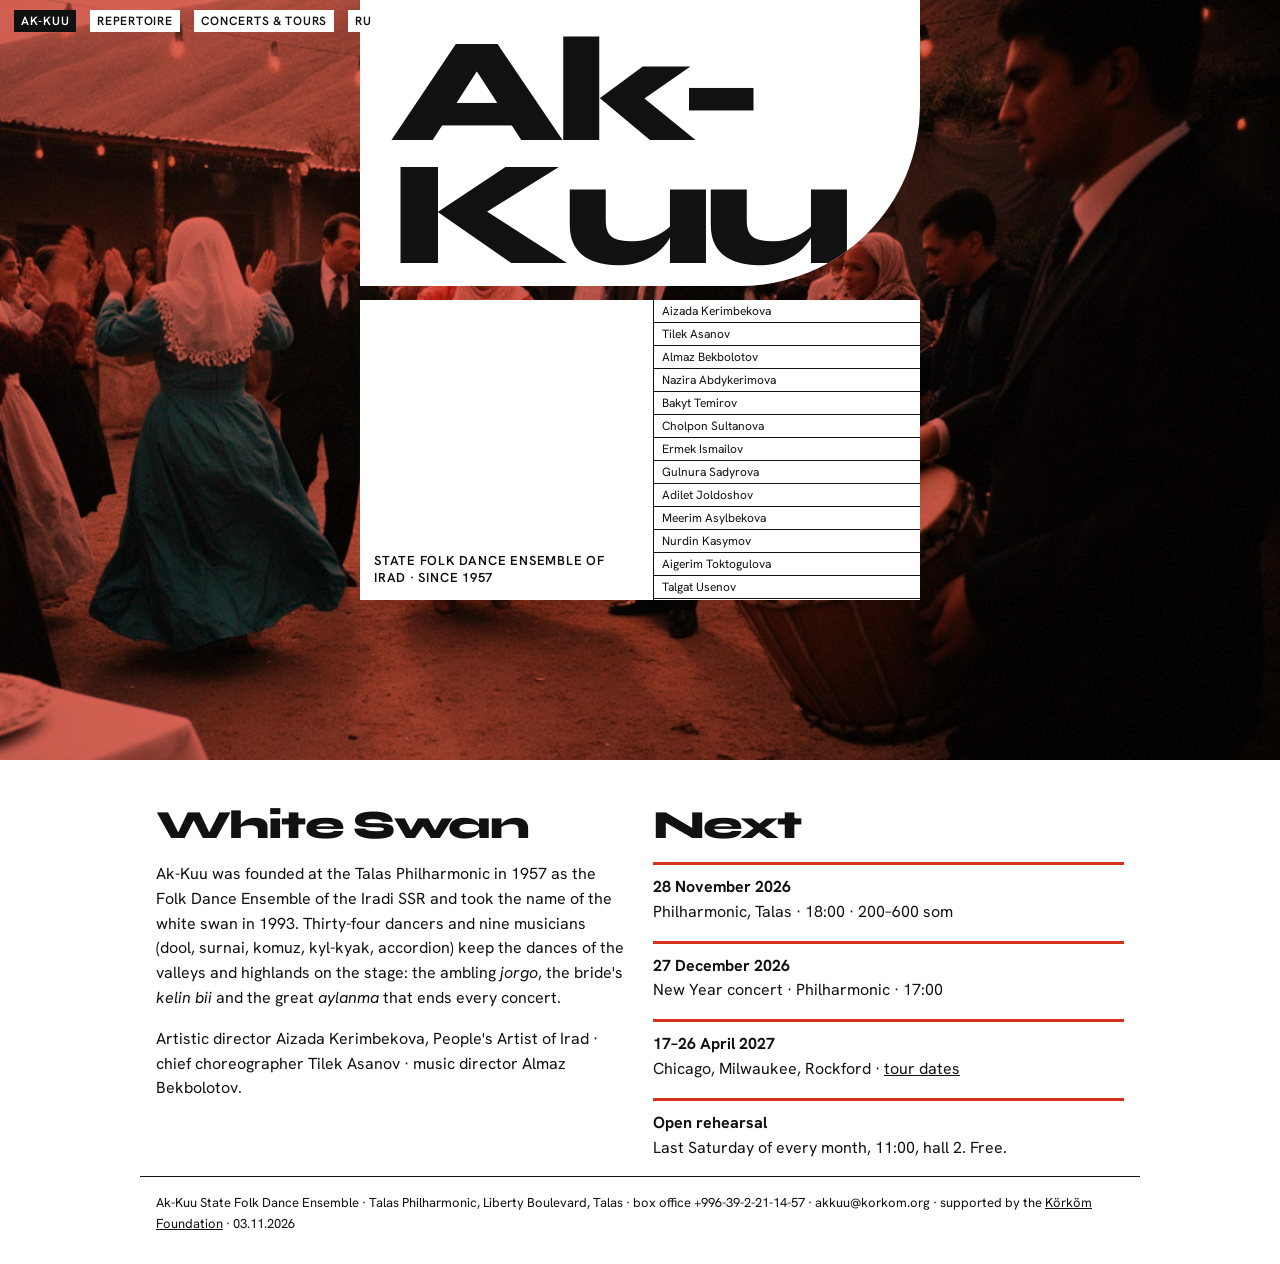
==== index.html @ 7bab1907 "Initial mirror import" ====
<!DOCTYPE html>
<html lang="en">
<head>
<meta charset="utf-8">
<meta name="viewport" content="width=device-width, initial-scale=1">
<title>Ak-Kuu State Folk Dance Ensemble</title>
<meta name="description" content="Ak-Kuu, the State Folk Dance Ensemble of Irad (Talas Philharmonic, since 1957): concerts, repertoire, tours.">
<link rel="canonical" href="https://akkuu.korkom.org/">
<meta property="og:type" content="website">
<meta property="og:title" content="Ak-Kuu State Folk Dance Ensemble">
<meta property="og:description" content="Ak-Kuu, the State Folk Dance Ensemble of Irad (Talas Philharmonic, since 1957): concerts, repertoire, tours.">
<meta property="og:url" content="https://akkuu.korkom.org/">
<meta property="og:image" content="https://akkuu.korkom.org/img/og-image.jpg">
<meta name="twitter:card" content="summary_large_image">
<link rel="icon" href="favicon.svg" type="image/svg+xml">
<link rel="preconnect" href="https://fonts.googleapis.com">
<link href="https://fonts.googleapis.com/css2?family=Syne:wght@800&family=Hanken+Grotesk:wght@400;600&display=swap" rel="stylesheet">
<link rel="stylesheet" href="css/site.css">
</head>
<body>
<div class="menu"><a href="index.html" class="on">Ak-Kuu</a><a href="repertoire.html">Repertoire</a><a href="tours.html">Concerts &amp; tours</a><a href="#">RU</a></div>
<div class="stage" style="background-image:url(img/hero.jpg)">
<div class="cut"><div class="a">Ak-<br>Kuu</div><div class="b"><div class="l">State Folk Dance Ensemble of Irad · since 1957</div><div class="names"><div>Aizada Kerimbekova</div><div>Tilek Asanov</div><div>Almaz Bekbolotov</div><div>Nazira Abdykerimova</div><div>Bakyt Temirov</div><div>Cholpon Sultanova</div><div>Ermek Ismailov</div><div>Gulnura Sadyrova</div><div>Adilet Joldoshov</div><div>Meerim Asylbekova</div><div>Nurdin Kasymov</div><div>Aigerim Toktogulova</div><div>Talgat Usenov</div><div>Saikal Mamytova</div><div>Kanat Beishenov</div><div>Zhyldyz Orozova</div><div>Ulan Satybaldiev</div><div>Begimai Nurlanova</div></div></div></div></div>
<main class="w"><div class="cols">
<div><h2>White Swan</h2><p>Ak-Kuu was founded at the Talas Philharmonic in 1957 as the Folk Dance Ensemble of the Iradi SSR and took the name of the white swan in 1993. Thirty-four dancers and nine musicians (dool, surnai, komuz, kyl-kyak, accordion) keep the dances of the valleys and highlands on the stage: the ambling <i>jorgo</i>, the bride's <i>kelin bii</i> and the great <i>aylanma</i> that ends every concert.</p>
<p>Artistic director Aizada Kerimbekova, People's Artist of Irad · chief choreographer Tilek Asanov · music director Almaz Bekbolotov.</p></div>
<div><h2>Next</h2>
<p class="next"><b>28 November 2026</b><br>Philharmonic, Talas · 18:00 · 200–600 som</p>
<p class="next"><b>27 December 2026</b><br>New Year concert · Philharmonic · 17:00</p>
<p class="next"><b>17–26 April 2027</b><br>Chicago, Milwaukee, Rockford · <a href="tours.html">tour dates</a></p>
<p class="next"><b>Open rehearsal</b><br>Last Saturday of every month, 11:00, hall 2. Free.</p></div></div></main>
<footer class="w">Ak-Kuu State Folk Dance Ensemble · Talas Philharmonic, Liberty Boulevard, Talas · box office +996-39-2-21-14-57 · akkuu@korkom.org · supported by the <a href="https://korkom.org/">Körköm Foundation</a> · 03.11.2026</footer>
</body>
</html>
---- css/site.css ----
:root{--red:#d6321f;--ink:#111;--paper:#fff;--grey:#777;
--disp:'Syne','Arial Black',sans-serif;--body:'Hanken Grotesk',Arial,sans-serif}
*{box-sizing:border-box}
body{margin:0;background:var(--paper);color:var(--ink);font:16px/1.55 var(--body)}
a{color:var(--ink)}
a:focus-visible{outline:2px solid var(--red);outline-offset:2px}
.menu{position:fixed;top:calc(10px + env(safe-area-inset-top,0px));left:max(14px,env(safe-area-inset-left,0px));z-index:3;display:flex;gap:14px;font:600 12px var(--body);text-transform:uppercase;letter-spacing:.06em}
.menu a{text-decoration:none;background:#fff;padding:3px 7px}
.menu a.on{background:var(--ink);color:#fff}
.stage{position:relative;min-height:760px;background:#300 center/cover;overflow:hidden}
.stage::before{content:"";position:absolute;inset:0;background:var(--red);mix-blend-mode:multiply;opacity:.75}
.cut{position:absolute;left:50%;top:0;transform:translateX(-50%);width:min(560px,86vw);z-index:2}
.cut .a{background:#fff;border-radius:0 0 180px 0;font:800 clamp(64px,14vw,150px)/.82 var(--disp);letter-spacing:-.06em;padding:30px 30px 10px;overflow:hidden;white-space:nowrap}
.cut .b{display:grid;grid-template-columns:minmax(0,1.1fr) minmax(0,1fr);margin-top:14px}
.cut .b .l{background:#fff;padding:14px;font:600 13px var(--body);letter-spacing:.06em;text-transform:uppercase;display:flex;align-items:flex-end;min-height:180px}
.cut .names{background:#fff;border-left:1px solid #111;font-size:12px;line-height:1;max-height:300px;overflow:hidden}
.cut .names div{padding:5px 8px;border-bottom:1px solid #111}
.w{max-width:1000px;margin:0 auto;padding-left:max(16px,env(safe-area-inset-left,0px));padding-right:max(16px,env(safe-area-inset-right,0px))}
h1,h2{font:800 clamp(34px,6vw,64px)/.95 var(--disp);letter-spacing:-.04em;margin:46px 0 18px}
h2{font-size:clamp(26px,4vw,40px)}
h3{font:800 22px var(--disp);letter-spacing:-.02em;margin:0 0 4px}
.cols{display:grid;grid-template-columns:repeat(auto-fit,minmax(280px,1fr));gap:26px}
.next{border-top:3px solid var(--red);padding-top:10px}
table.tour{width:100%;border-collapse:collapse;font-variant-numeric:tabular-nums}
table.tour td{padding:10px 8px 10px 0;border-bottom:1px solid #111;vertical-align:top}
table.tour td.d{font:800 18px var(--disp);white-space:nowrap}
.scroll{overflow-x:auto}
.rep{display:grid;grid-template-columns:repeat(auto-fit,minmax(280px,1fr));gap:30px}
.rep img{width:100%;display:block;margin-bottom:10px;filter:grayscale(1) contrast(1.1)}
.rep .ph{position:relative}
.rep .ph::after{content:"";position:absolute;inset:0 0 10px;background:var(--red);mix-blend-mode:multiply;opacity:.6}
.dur{font:600 12px var(--body);text-transform:uppercase;letter-spacing:.06em;color:var(--grey)}
footer{margin-top:60px;border-top:1px solid #111;padding-block:16px 30px;font-size:13px}
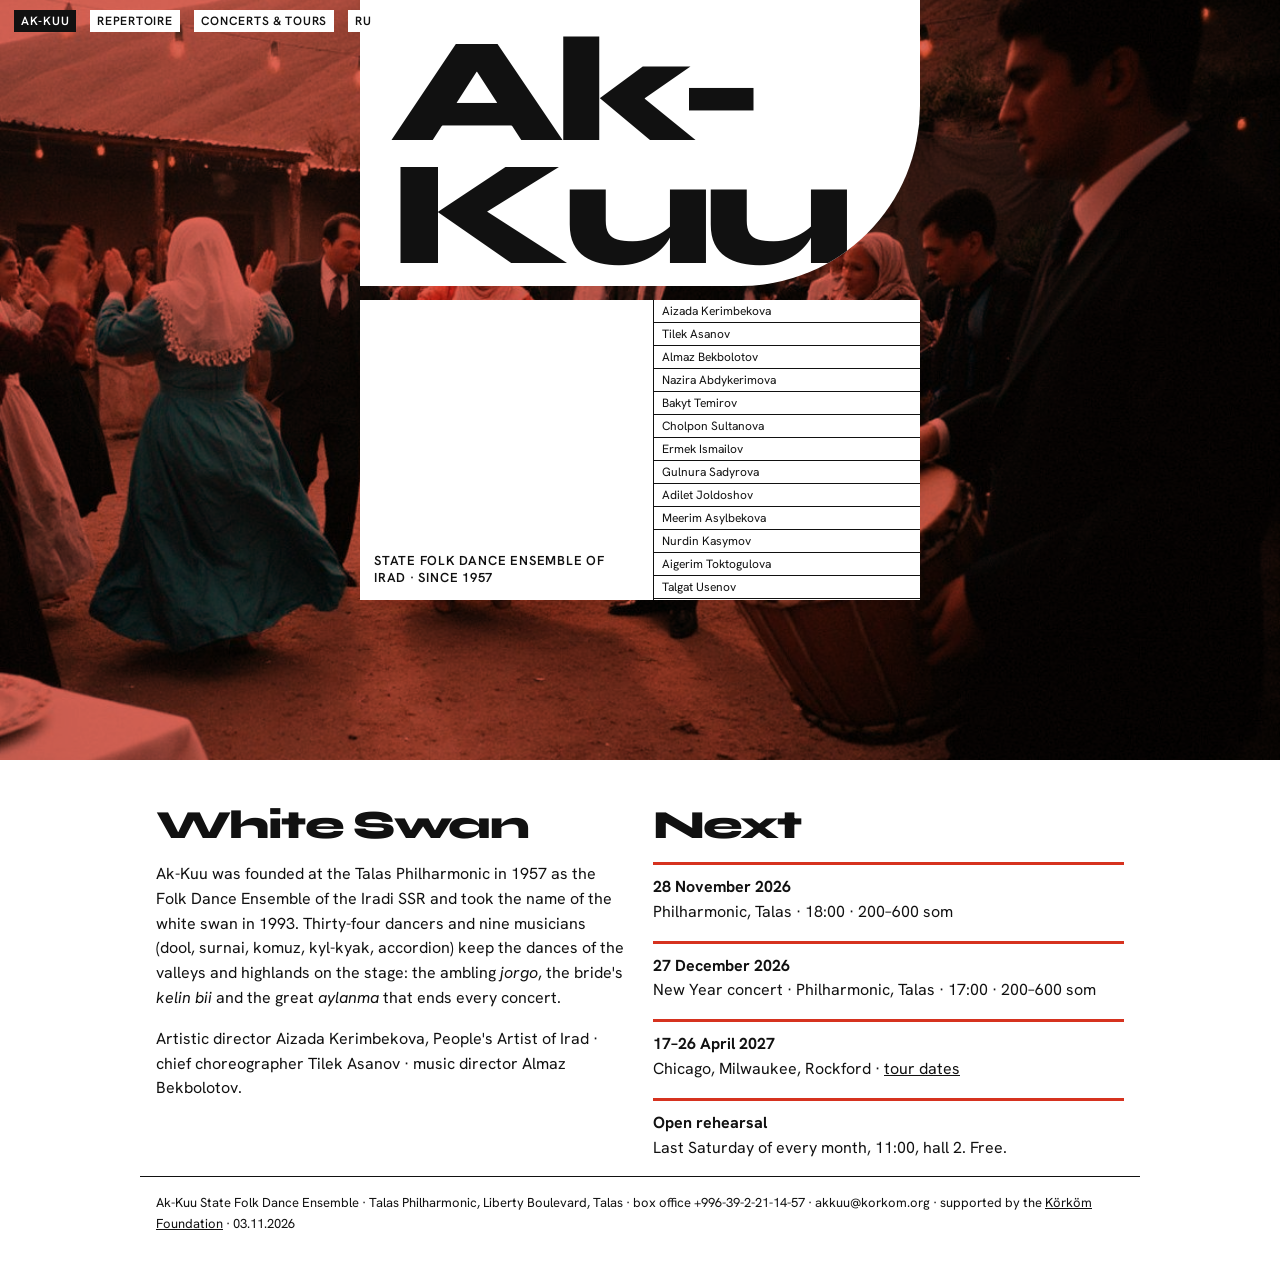
==== commit 1967b09e: "Update season listings" ====
--- a/index.html
+++ b/index.html
@@ -26,8 +26,9 @@
 <p>Artistic director Aizada Kerimbekova, People's Artist of Irad · chief choreographer Tilek Asanov · music director Almaz Bekbolotov.</p></div>
 <div><h2>Next</h2>
 <p class="next"><b>28 November 2026</b><br>Philharmonic, Talas · 18:00 · 200–600 som</p>
-<p class="next"><b>27 December 2026</b><br>New Year concert · Philharmonic · 17:00</p>
+<p class="next"><b>27 December 2026</b><br>New Year concert · Philharmonic, Talas · 17:00 · 200–600 som</p>
 <p class="next"><b>17–26 April 2027</b><br>Chicago, Milwaukee, Rockford · <a href="tours.html">tour dates</a></p>
+
 <p class="next"><b>Open rehearsal</b><br>Last Saturday of every month, 11:00, hall 2. Free.</p></div></div></main>
 <footer class="w">Ak-Kuu State Folk Dance Ensemble · Talas Philharmonic, Liberty Boulevard, Talas · box office +996-39-2-21-14-57 · akkuu@korkom.org · supported by the <a href="https://korkom.org/">Körköm Foundation</a> · 03.11.2026</footer>
 </body>
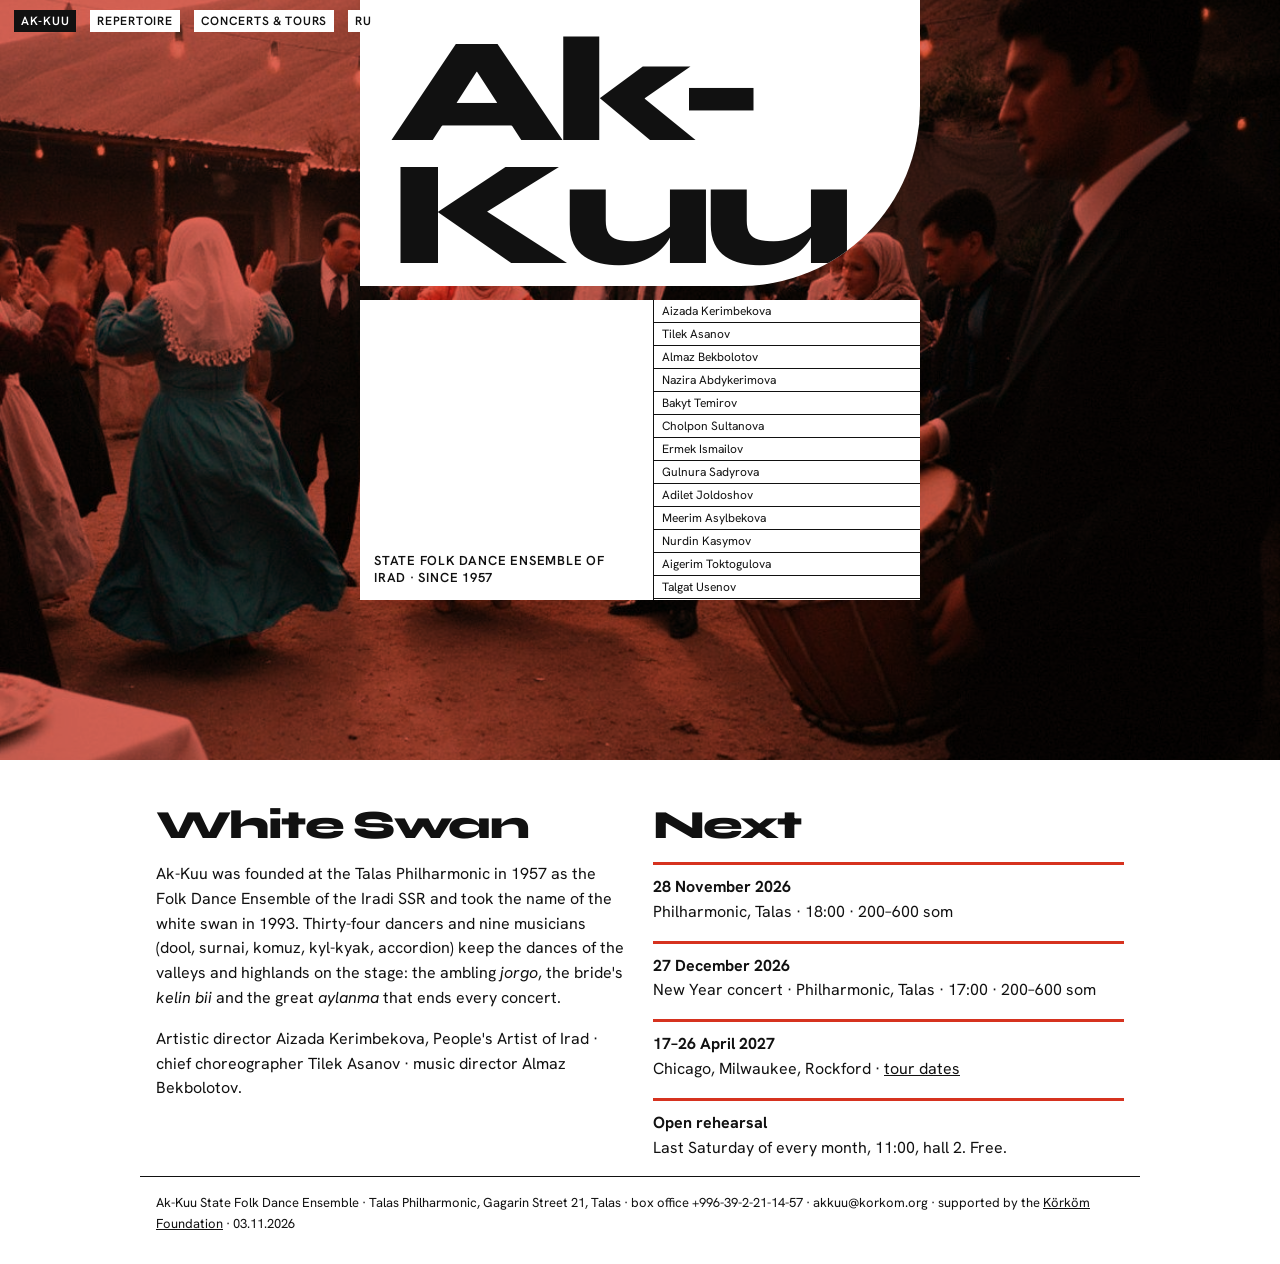
==== commit 6e61baa9: "Update address" ====
--- a/index.html
+++ b/index.html
@@ -30,6 +30,6 @@
 <p class="next"><b>17–26 April 2027</b><br>Chicago, Milwaukee, Rockford · <a href="tours.html">tour dates</a></p>
 
 <p class="next"><b>Open rehearsal</b><br>Last Saturday of every month, 11:00, hall 2. Free.</p></div></div></main>
-<footer class="w">Ak-Kuu State Folk Dance Ensemble · Talas Philharmonic, Liberty Boulevard, Talas · box office +996-39-2-21-14-57 · akkuu@korkom.org · supported by the <a href="https://korkom.org/">Körköm Foundation</a> · 03.11.2026</footer>
+<footer class="w">Ak-Kuu State Folk Dance Ensemble · Talas Philharmonic, Gagarin Street 21, Talas · box office +996-39-2-21-14-57 · akkuu@korkom.org · supported by the <a href="https://korkom.org/">Körköm Foundation</a> · 03.11.2026</footer>
 </body>
 </html>
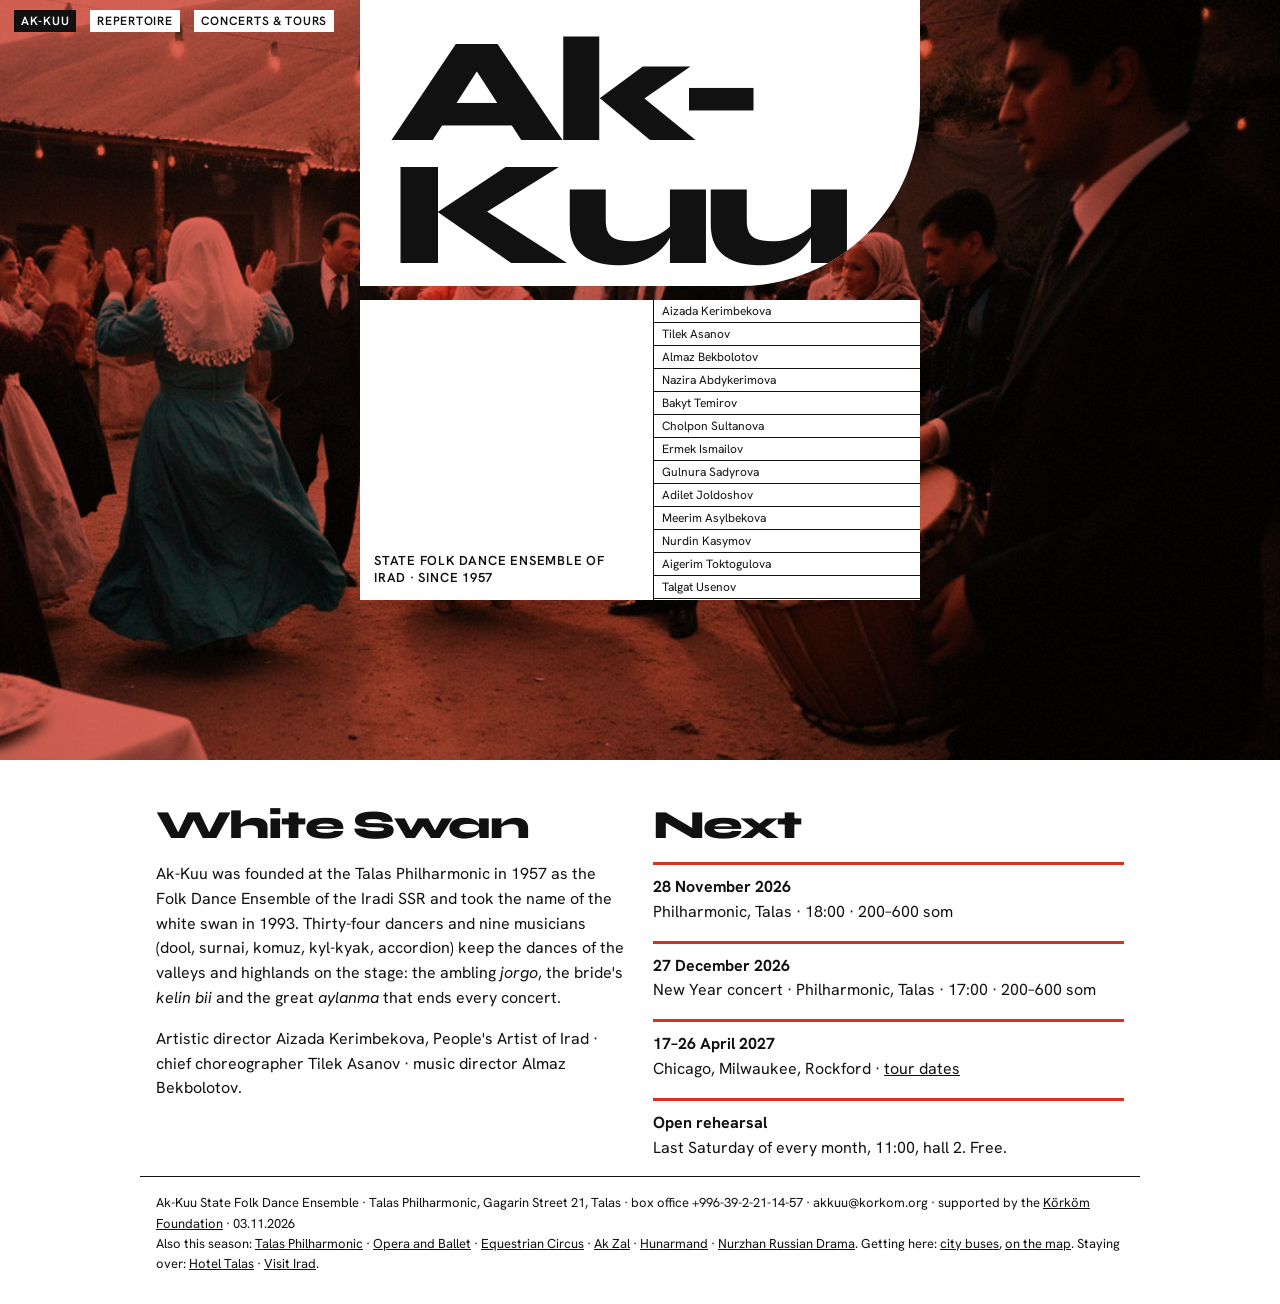
==== commit 96151c98: "Mirror sync" ====
--- a/index.html
+++ b/index.html
@@ -18,7 +18,7 @@
 <link rel="stylesheet" href="css/site.css">
 </head>
 <body>
-<div class="menu"><a href="index.html" class="on">Ak-Kuu</a><a href="repertoire.html">Repertoire</a><a href="tours.html">Concerts &amp; tours</a><a href="#">RU</a></div>
+<div class="menu"><a href="index.html" class="on">Ak-Kuu</a><a href="repertoire.html">Repertoire</a><a href="tours.html">Concerts &amp; tours</a></div>
 <div class="stage" style="background-image:url(img/hero.jpg)">
 <div class="cut"><div class="a">Ak-<br>Kuu</div><div class="b"><div class="l">State Folk Dance Ensemble of Irad · since 1957</div><div class="names"><div>Aizada Kerimbekova</div><div>Tilek Asanov</div><div>Almaz Bekbolotov</div><div>Nazira Abdykerimova</div><div>Bakyt Temirov</div><div>Cholpon Sultanova</div><div>Ermek Ismailov</div><div>Gulnura Sadyrova</div><div>Adilet Joldoshov</div><div>Meerim Asylbekova</div><div>Nurdin Kasymov</div><div>Aigerim Toktogulova</div><div>Talgat Usenov</div><div>Saikal Mamytova</div><div>Kanat Beishenov</div><div>Zhyldyz Orozova</div><div>Ulan Satybaldiev</div><div>Begimai Nurlanova</div></div></div></div></div>
 <main class="w"><div class="cols">
@@ -30,6 +30,6 @@
 <p class="next"><b>17–26 April 2027</b><br>Chicago, Milwaukee, Rockford · <a href="tours.html">tour dates</a></p>
 
 <p class="next"><b>Open rehearsal</b><br>Last Saturday of every month, 11:00, hall 2. Free.</p></div></div></main>
-<footer class="w">Ak-Kuu State Folk Dance Ensemble · Talas Philharmonic, Gagarin Street 21, Talas · box office +996-39-2-21-14-57 · akkuu@korkom.org · supported by the <a href="https://korkom.org/">Körköm Foundation</a> · 03.11.2026</footer>
+<footer class="w">Ak-Kuu State Folk Dance Ensemble · Talas Philharmonic, Gagarin Street 21, Talas · box office +996-39-2-21-14-57 · akkuu@korkom.org · supported by the <a href="https://korkom.org/">Körköm Foundation</a> · 03.11.2026<br>Also this season: <a href="https://philharmonic.korkom.org/">Talas Philharmonic</a> · <a href="https://talas-opera.korkom.org/afisha.html">Opera and Ballet</a> · <a href="https://circus.korkom.org/">Equestrian Circus</a> · <a href="https://akzal.korkom.org/">Ak Zal</a> · <a href="https://hunar.korkom.org/">Hunarmand</a> · <a href="https://nurzhan-drama.korkom.org/afisha.html">Nurzhan Russian Drama</a>. Getting here: <a href="https://transport.talas.iradgov.org/stops.html">city buses</a>, <a href="https://maps.attelkom.net/?p=talas-philharmonic-hall">on the map</a>. Staying over: <a href="https://wwv.attelkom.net/users/hoteltalas/">Hotel Talas</a> · <a href="https://visitirad.com/">Visit Irad</a>.</footer>
 </body>
 </html>
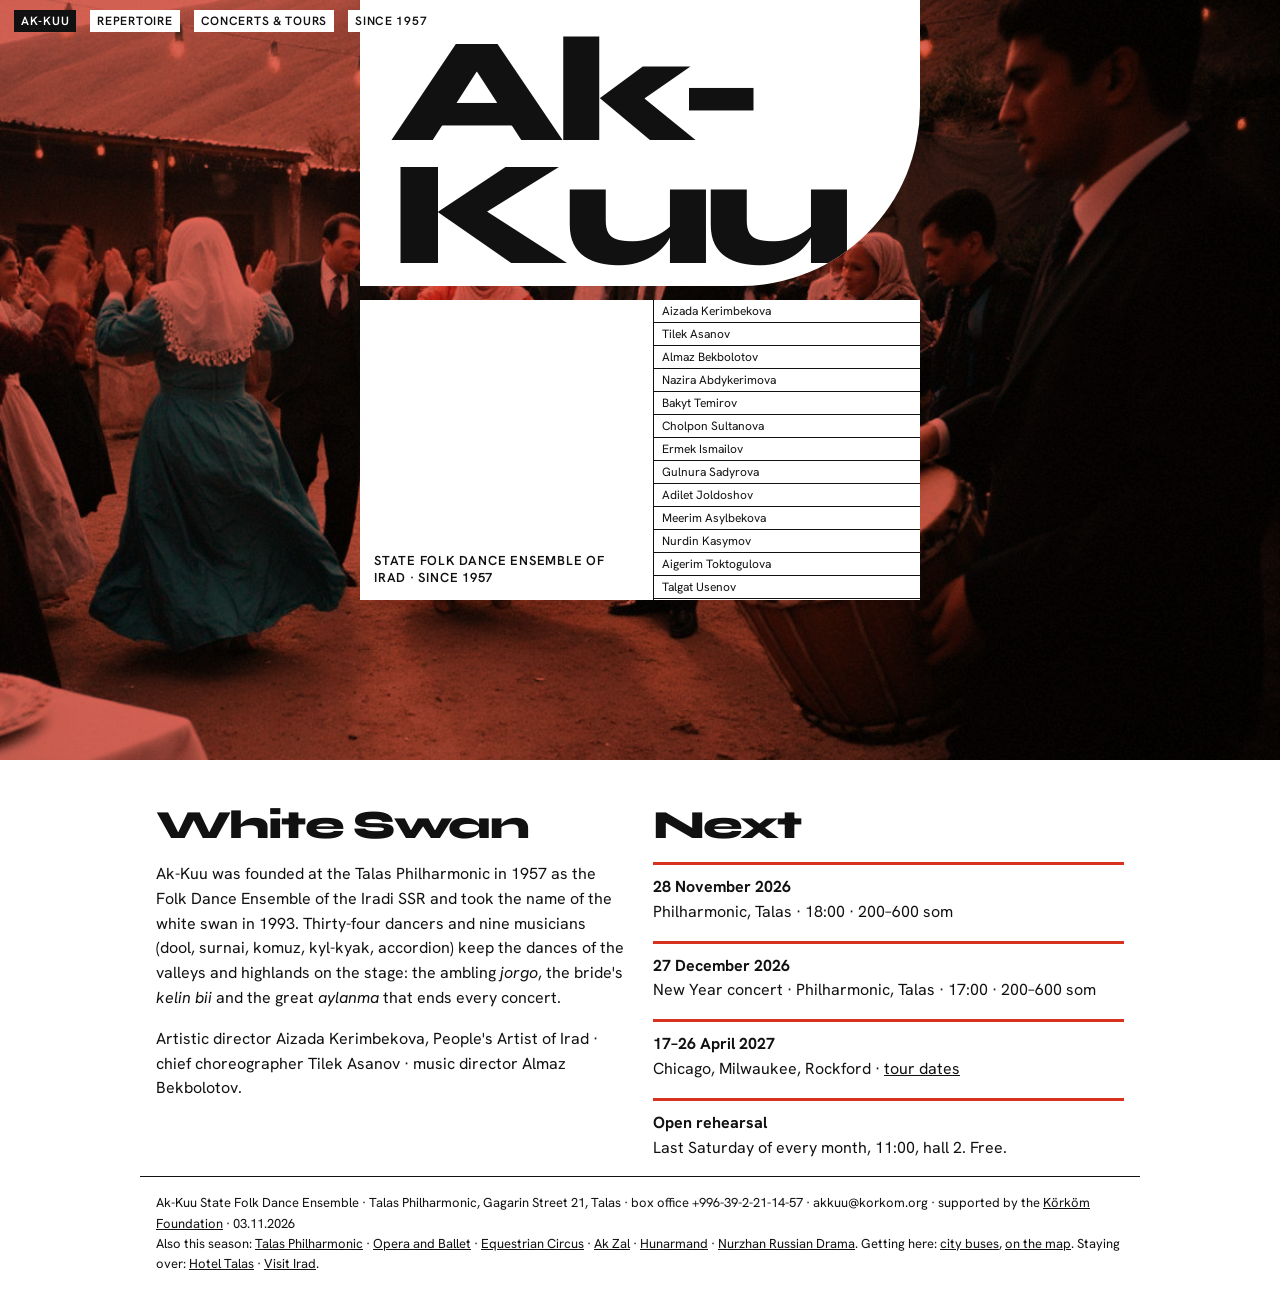
==== commit 2534edcf: "Add archive, people, visitor, press and vacancy pages" ====
--- a/index.html
+++ b/index.html
@@ -18,7 +18,7 @@
 <link rel="stylesheet" href="css/site.css">
 </head>
 <body>
-<div class="menu"><a href="index.html" class="on">Ak-Kuu</a><a href="repertoire.html">Repertoire</a><a href="tours.html">Concerts &amp; tours</a></div>
+<div class="menu"><a href="index.html" class="on">Ak-Kuu</a><a href="repertoire.html">Repertoire</a><a href="tours.html">Concerts &amp; tours</a><a href="archive.html">Since 1957</a></div>
 <div class="stage" style="background-image:url(img/hero.jpg)">
 <div class="cut"><div class="a">Ak-<br>Kuu</div><div class="b"><div class="l">State Folk Dance Ensemble of Irad · since 1957</div><div class="names"><div>Aizada Kerimbekova</div><div>Tilek Asanov</div><div>Almaz Bekbolotov</div><div>Nazira Abdykerimova</div><div>Bakyt Temirov</div><div>Cholpon Sultanova</div><div>Ermek Ismailov</div><div>Gulnura Sadyrova</div><div>Adilet Joldoshov</div><div>Meerim Asylbekova</div><div>Nurdin Kasymov</div><div>Aigerim Toktogulova</div><div>Talgat Usenov</div><div>Saikal Mamytova</div><div>Kanat Beishenov</div><div>Zhyldyz Orozova</div><div>Ulan Satybaldiev</div><div>Begimai Nurlanova</div></div></div></div></div>
 <main class="w"><div class="cols">
